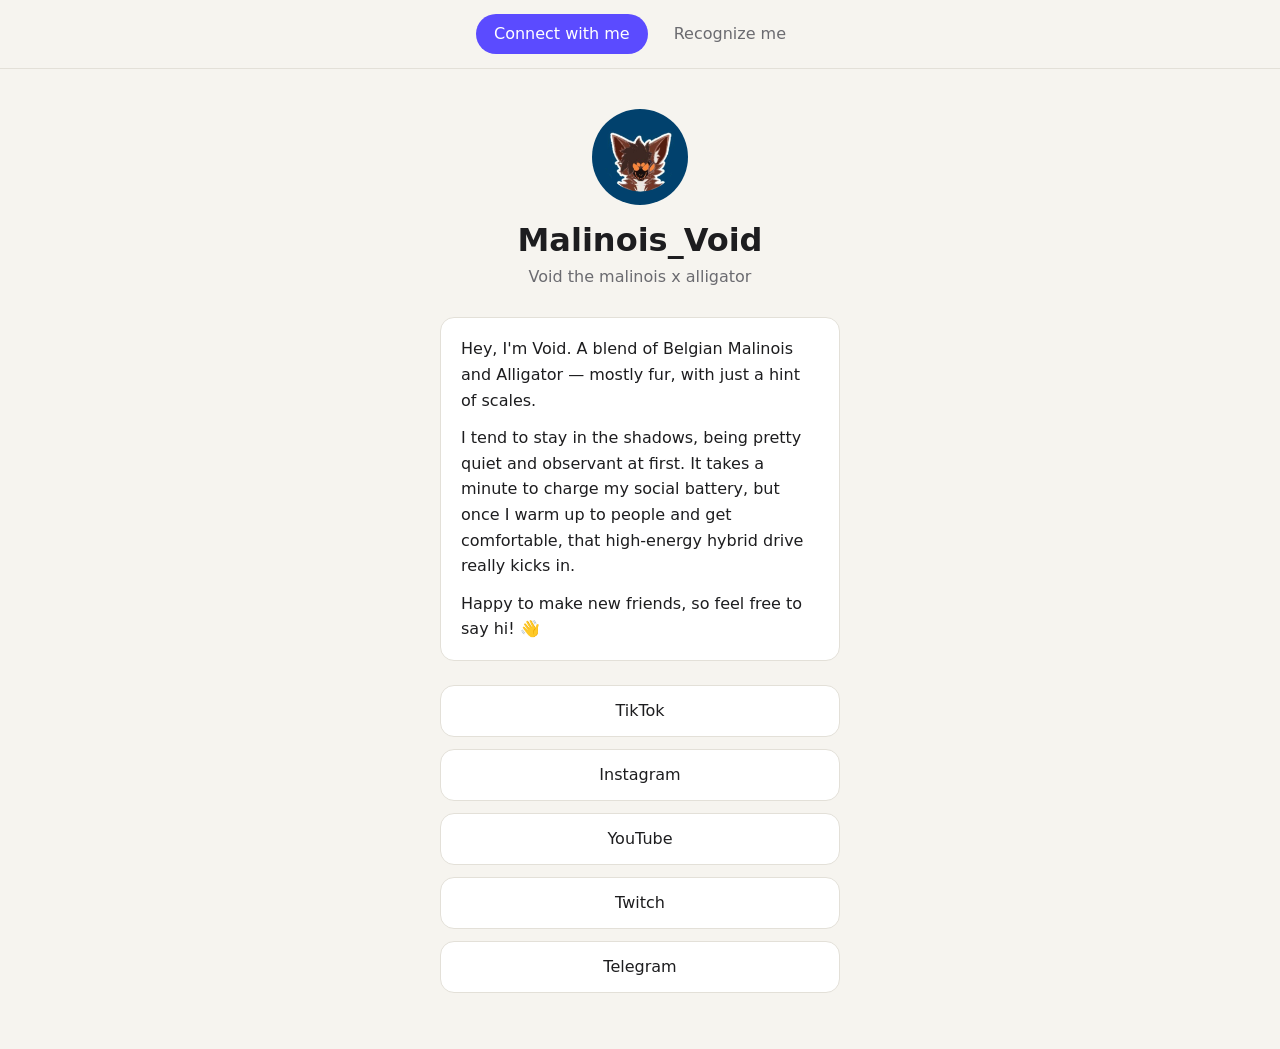
==== index.html @ a30a8261 "Add files via upload" ====
<!DOCTYPE html>
<html lang="en">
<head>
    <meta charset="utf-8">
    <meta name="viewport" content="width=device-width, initial-scale=1, viewport-fit=cover">
    <title>My Links</title>
    <link rel="stylesheet" href="styles/style.css">
    <link rel="stylesheet" href="styles/index.css">
</head>
<body>
<nav class="nav" id="nav"></nav>

<main>
    <div class="avatar" id="avatar">M</div>
    <h1>Malinois_Void</h1>
    <p class="bio">Void the malinois x alligator</p>

    <div class="intro">
        <p>Hey, I'm Void. A blend of Belgian Malinois and Alligator — mostly fur, with just a hint of scales.</p>
        <p>I tend to stay in the shadows, being pretty quiet and observant at first. It takes a minute to charge my social battery, but once I warm up to people and get comfortable, that high-energy hybrid drive really kicks in.</p>
        <p>Happy to make new friends, so feel free to say hi! 👋</p>
    </div>

    <div class="links" id="links"></div>
</main>

<script src="scripts/nav.js"></script>
<script src="scripts/index.js"></script>
</body>
</html>
---- styles/style.css ----
:root {
    --bg: #f6f4ef; --card: #ffffff; --text: #1d1d1f; --muted: #6b6b70;
    --accent: #5b4bff; --border: #e3e0d8;
    --radius: 14px;
    --gutter: 20px;
    color-scheme: light dark;
}
@media (prefers-color-scheme: dark) {
    :root {
        --bg: #121214; --card: #1c1c20; --text: #f2f2f4; --muted: #9a9aa2;
        --accent: #8b7fff; --border: #2d2d33;
    }
}

*, *::before, *::after { box-sizing: border-box; }
html { -webkit-text-size-adjust: 100%; }
body {
    margin: 0; background: var(--bg); color: var(--text);
    font-family: system-ui, -apple-system, "Segoe UI", Roboto, sans-serif;
    line-height: 1.5;
    min-height: 100vh; min-height: 100dvh;
}
img { max-width: 100%; }
button { font: inherit; }
:focus-visible { outline: 2px solid var(--accent); outline-offset: 2px; }
.placeholder { display: block; }

.nav {
    display: flex; flex-wrap: wrap; justify-content: center; gap: 6px;
    padding: calc(12px + env(safe-area-inset-top)) max(var(--gutter), env(safe-area-inset-right)) 12px max(var(--gutter), env(safe-area-inset-left));
    background: var(--bg); border-bottom: 1px solid var(--border);
}
.nav a {
    display: flex; align-items: center; min-height: 40px;
    padding: 8px 14px; border-radius: 999px; text-decoration: none;
    color: var(--muted); font-size: .92rem; font-weight: 500; text-align: center;
    transition: background .15s, color .15s;
}
.nav a.active { background: var(--accent); color: #fff; }
@media (hover: hover) { .nav a:not(.active):hover { color: var(--text); } }
@media (min-width: 640px) {
    .nav { position: sticky; top: 0; z-index: 10; gap: 8px; padding-block: calc(14px + env(safe-area-inset-top)) 14px; }
    .nav a { padding: 8px 18px; font-size: 1rem; }
}

main {
    width: 100%; max-width: 440px; margin: 0 auto; text-align: center;
    padding: 32px max(var(--gutter), env(safe-area-inset-right)) calc(56px + env(safe-area-inset-bottom)) max(var(--gutter), env(safe-area-inset-left));
}
main.wide { max-width: 960px; }
@media (min-width: 640px) { main { padding-top: 40px; } }

h1 { margin: 0 0 6px; font-size: clamp(1.5rem, 6vw, 2rem); line-height: 1.2; overflow-wrap: anywhere; }
.bio { margin: 0 auto 28px; max-width: 60ch; color: var(--muted); }

.category + .category { margin-top: 32px; }
.category h2 { margin: 0 0 14px; font-size: 1.15rem; }
---- styles/index.css ----
.avatar {
    width: 96px; height: 96px; margin: 0 auto 16px; border-radius: 50%; overflow: hidden;
    display: grid; place-items: center;
    background: var(--accent); color: #fff; font-size: 38px; font-weight: 600;
}
.avatar img { width: 100%; height: 100%; object-fit: cover; }

.intro {
    margin: 24px 0; padding: 18px 20px; border-radius: var(--radius);
    background: var(--card); border: 1px solid var(--border);
    text-align: left; line-height: 1.6;
}
.intro p { margin: 0 0 12px; }
.intro p:last-child { margin-bottom: 0; }

.links { display: flex; flex-direction: column; gap: 12px; }
.link {
    display: flex; align-items: center; justify-content: center;
    min-height: 52px; padding: 12px 18px; border-radius: var(--radius);
    background: var(--card); border: 1px solid var(--border);
    color: var(--text); text-decoration: none; font-weight: 500;
    transition: transform .15s, border-color .15s;
}
@media (hover: hover) { .link:hover { transform: translateY(-2px); border-color: var(--accent); } }
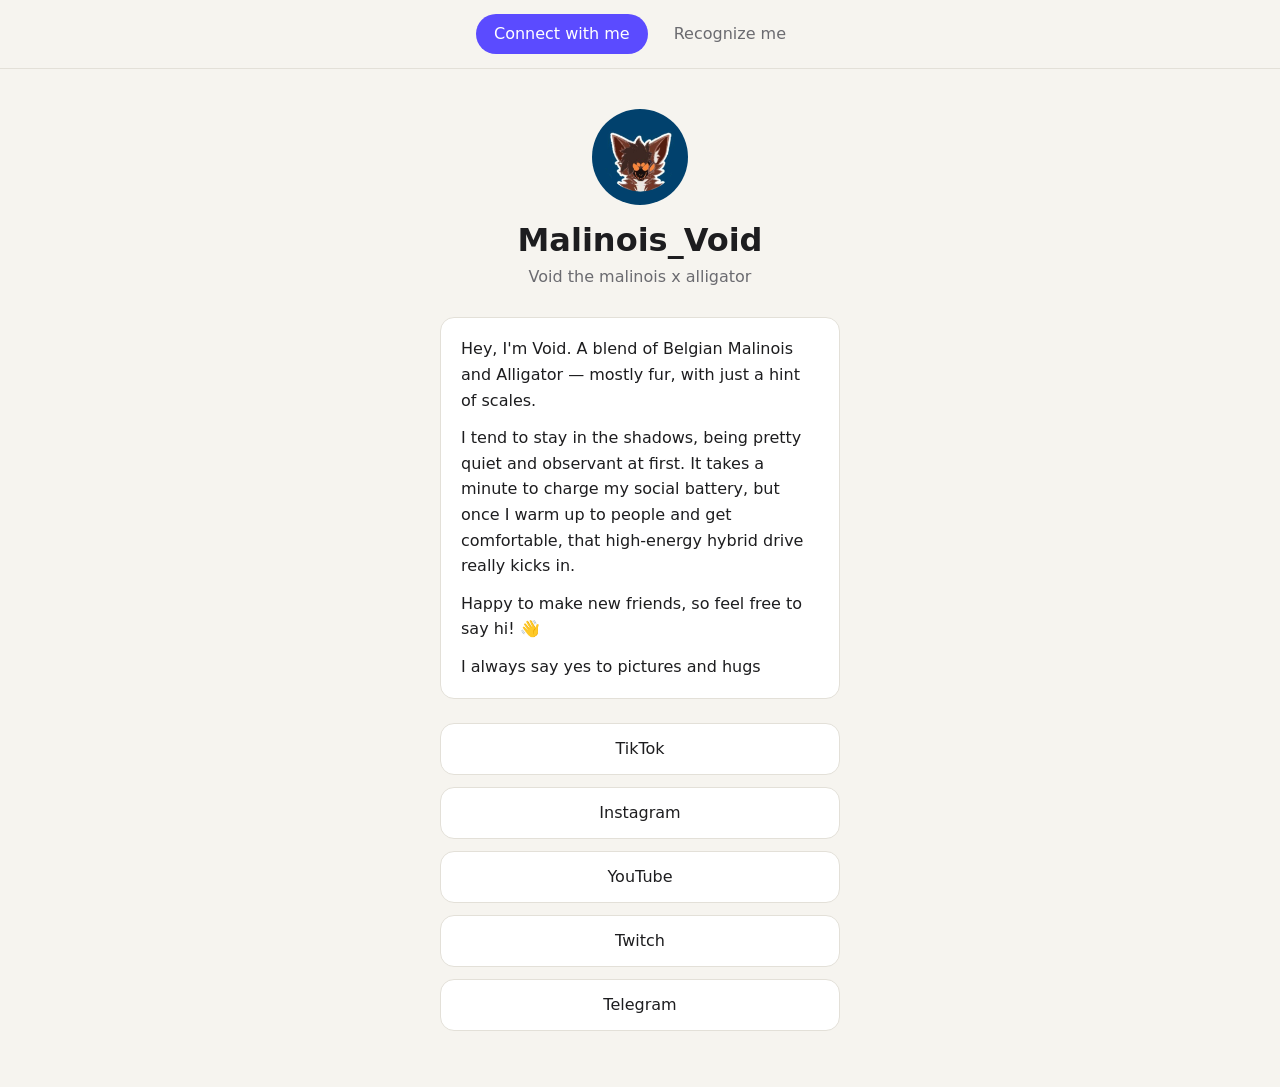
==== commit 83c6a581: "Update introduction with new line about pictures Added a new line about saying yes to pictures and h" ====
--- a/index.html
+++ b/index.html
@@ -19,6 +19,7 @@
         <p>Hey, I'm Void. A blend of Belgian Malinois and Alligator — mostly fur, with just a hint of scales.</p>
         <p>I tend to stay in the shadows, being pretty quiet and observant at first. It takes a minute to charge my social battery, but once I warm up to people and get comfortable, that high-energy hybrid drive really kicks in.</p>
         <p>Happy to make new friends, so feel free to say hi! 👋</p>
+        <p>I always say yes to pictures and hugs</p>
     </div>
 
     <div class="links" id="links"></div>
@@ -27,4 +28,4 @@
 <script src="scripts/nav.js"></script>
 <script src="scripts/index.js"></script>
 </body>
-</html>+</html>
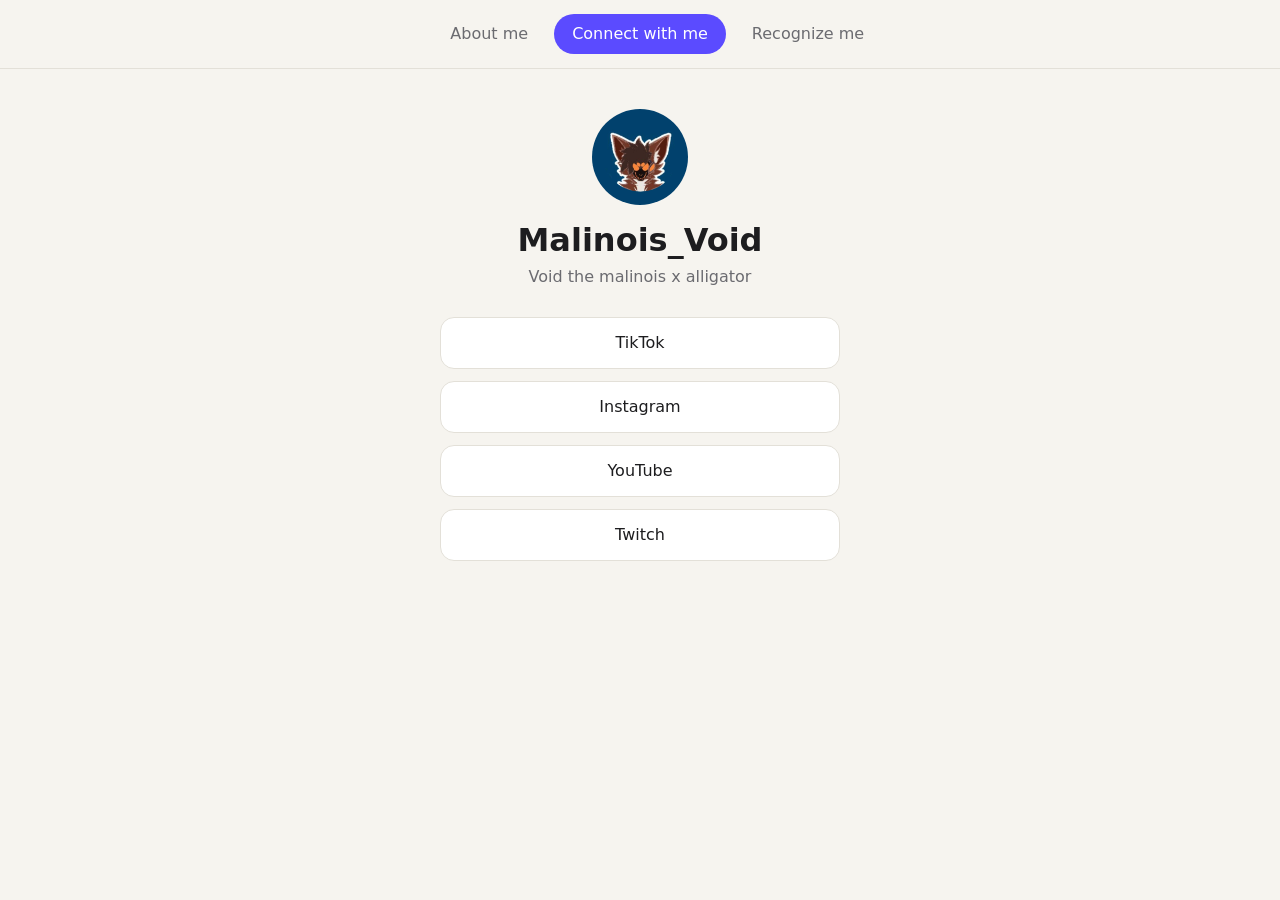
==== commit 66cd3097: "Upload of Webpage" ====
--- a/index.html
+++ b/index.html
@@ -15,17 +15,11 @@
     <h1>Malinois_Void</h1>
     <p class="bio">Void the malinois x alligator</p>
 
-    <div class="intro">
-        <p>Hey, I'm Void. A blend of Belgian Malinois and Alligator — mostly fur, with just a hint of scales.</p>
-        <p>I tend to stay in the shadows, being pretty quiet and observant at first. It takes a minute to charge my social battery, but once I warm up to people and get comfortable, that high-energy hybrid drive really kicks in.</p>
-        <p>Happy to make new friends, so feel free to say hi! 👋</p>
-        <p>I always say yes to pictures and hugs</p>
-    </div>
-
     <div class="links" id="links"></div>
 </main>
 
 <script src="scripts/nav.js"></script>
-<script src="scripts/index.js"></script>
+<script src="scripts/profile.js"></script>
+<script src="scripts/socials.js"></script>
 </body>
-</html>
+</html>
--- a/styles/style.css
+++ b/styles/style.css
@@ -31,7 +31,7 @@
     background: var(--bg); border-bottom: 1px solid var(--border);
 }
 .nav a {
-    display: flex; align-items: center; min-height: 40px;
+    display: flex; align-items: center; justify-content: center; min-height: 40px;
     padding: 8px 14px; border-radius: 999px; text-decoration: none;
     color: var(--muted); font-size: .92rem; font-weight: 500; text-align: center;
     transition: background .15s, color .15s;
@@ -39,14 +39,22 @@
 .nav a.active { background: var(--accent); color: #fff; }
 @media (hover: hover) { .nav a:not(.active):hover { color: var(--text); } }
 @media (min-width: 640px) {
-    .nav { position: sticky; top: 0; z-index: 10; gap: 8px; padding-block: calc(14px + env(safe-area-inset-top)) 14px; }
+    .nav {
+        position: sticky; top: 0; z-index: 10;
+        display: grid; grid-template-columns: 1fr auto 1fr; align-items: center;
+        gap: 8px; padding-block: calc(14px + env(safe-area-inset-top)) 14px;
+    }
     .nav a { padding: 8px 18px; font-size: 1rem; }
+    .nav a:first-child { justify-self: end; }
+    .nav a:nth-child(2) { justify-self: center; }
+    .nav a:last-child { justify-self: start; }
 }
 
 main {
     width: 100%; max-width: 440px; margin: 0 auto; text-align: center;
     padding: 32px max(var(--gutter), env(safe-area-inset-right)) calc(56px + env(safe-area-inset-bottom)) max(var(--gutter), env(safe-area-inset-left));
 }
+main.medium { max-width: 640px; }
 main.wide { max-width: 960px; }
 @media (min-width: 640px) { main { padding-top: 40px; } }
 
--- a/styles/index.css
+++ b/styles/index.css
@@ -6,11 +6,11 @@
 .avatar img { width: 100%; height: 100%; object-fit: cover; }
 
 .intro {
-    margin: 24px 0; padding: 18px 20px; border-radius: var(--radius);
+    margin: 20px 0; padding: 16px 22px; border-radius: var(--radius);
     background: var(--card); border: 1px solid var(--border);
-    text-align: left; line-height: 1.6;
+    text-align: left; line-height: 1.5;
 }
-.intro p { margin: 0 0 12px; }
+.intro p { margin: 0 0 10px; }
 .intro p:last-child { margin-bottom: 0; }
 
 .links { display: flex; flex-direction: column; gap: 12px; }
